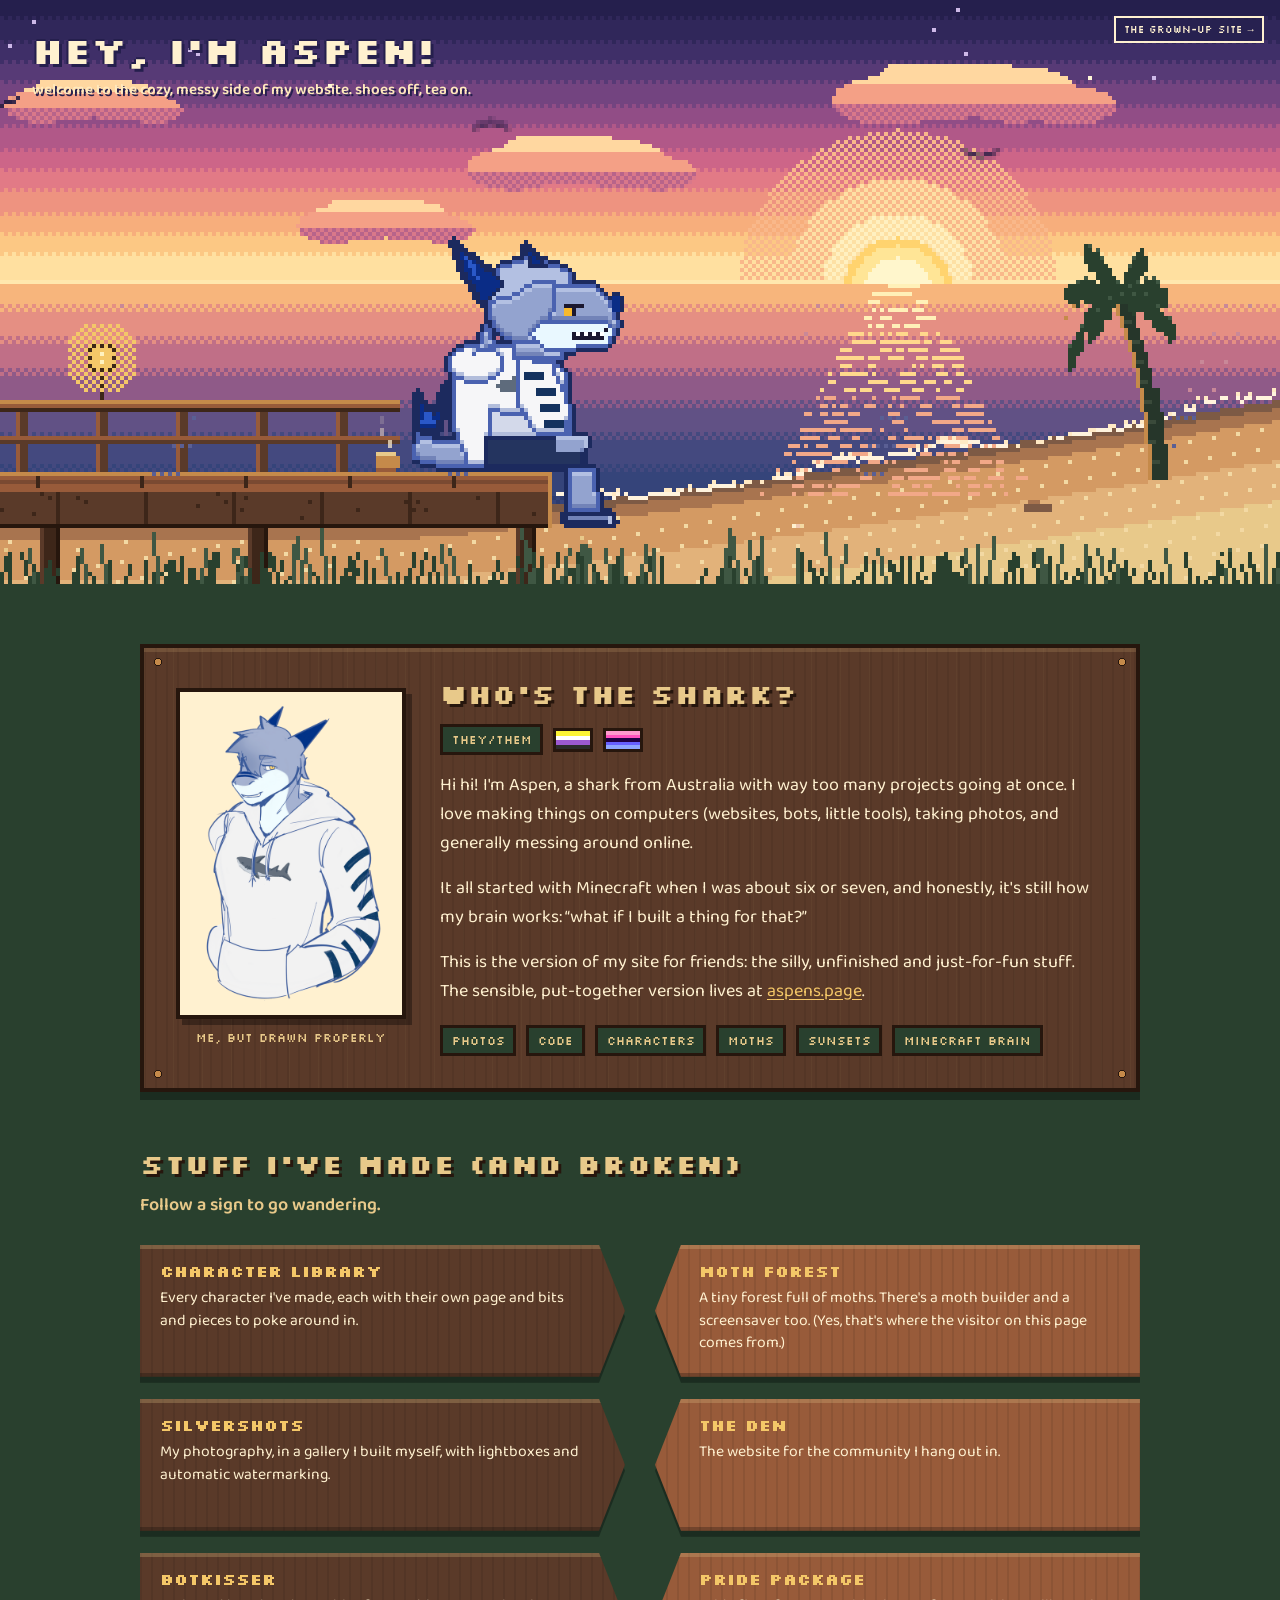
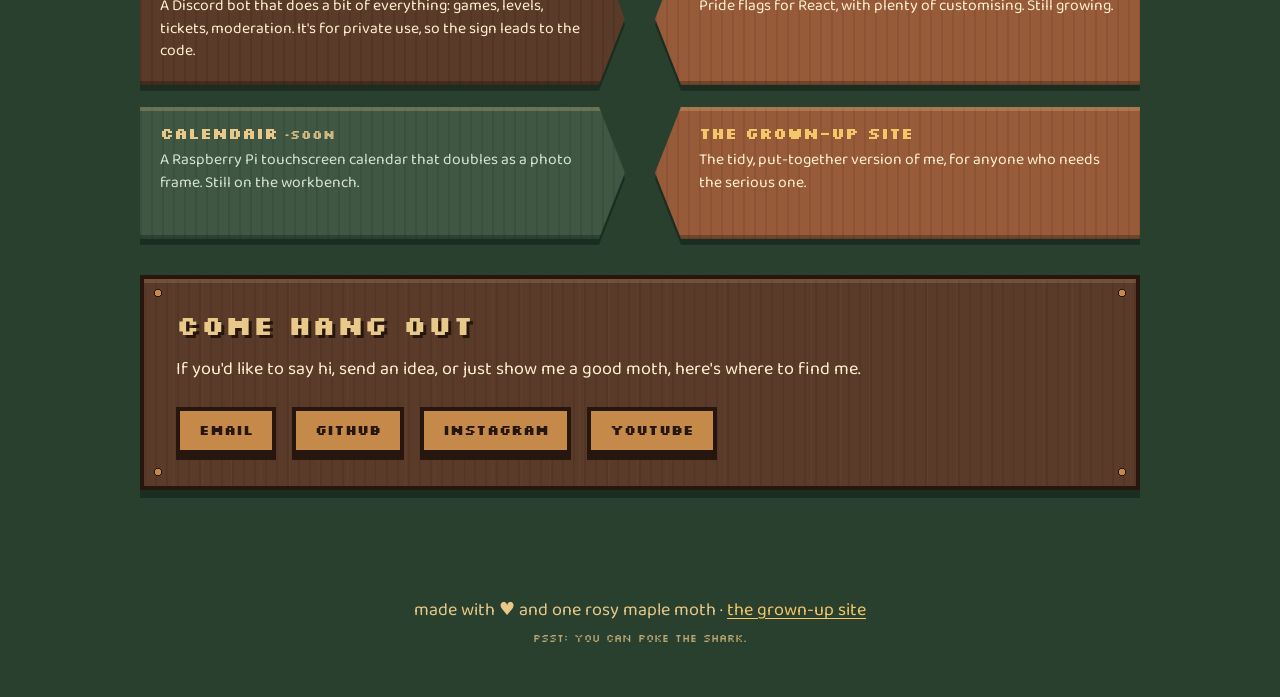
==== index.html @ 383f801e "Upload files from zip" ====
<!doctype html>
<html lang="en-AU">
<head>
  <meta charset="utf-8">
  <meta name="viewport" content="width=device-width, initial-scale=1, viewport-fit=cover">
  <title>Aspen's corner of the internet</title>
  <meta name="description" content="The cozy, messy side of Aspen's website: projects, characters, moths and a very good sunset.">
  <!-- This is the friends-only version. Remove the next line if you'd like search engines to find it. -->
  <meta name="robots" content="noindex, nofollow">
  <meta name="theme-color" content="#251f4d">
  <link rel="icon" href="data:image/svg+xml,%3Csvg xmlns='http://www.w3.org/2000/svg' viewBox='0 0 16 16'%3E%3Crect width='16' height='16' fill='%23251f4d'/%3E%3Crect x='3' y='8' width='10' height='4' fill='%2393a3cf'/%3E%3Crect x='6' y='4' width='3' height='4' fill='%230a2c86'/%3E%3Crect x='10' y='9' width='1' height='1' fill='%23f7b92e'/%3E%3C/svg%3E">
  <link rel="preconnect" href="https://fonts.googleapis.com">
  <link rel="preconnect" href="https://fonts.gstatic.com" crossorigin>
  <link href="https://fonts.googleapis.com/css2?family=Baloo+2:wght@400;600;700&family=Silkscreen:wght@400;700&display=swap" rel="stylesheet">
  <link rel="stylesheet" href="css/style.css">
</head>
<body>
  <a class="skip" href="#main">Skip to the good bits</a>

  <header class="hero" id="hero">
    <canvas id="scene" role="img" aria-label="Pixel art: Aspen, a blue shark in a white hoodie, sits on a wooden deck with a mug of tea, watching the sun set over a beach."></canvas>
    <button class="shark-hit" id="sharkHit" type="button" aria-label="Say hi to Aspen"></button>
    <p class="bubble" id="bubble" role="status" hidden></p>

    <div class="hero-text">
      <h1>hey, I'm Aspen!</h1>
      <p class="sub">welcome to the cozy, messy side of my website. shoes off, tea on.</p>
    </div>
    <a class="to-public" href="https://aspens.page">the grown-up site &rarr;</a>
  </header>

  <main id="main">
    <div class="wrap">

      <section class="board about" aria-labelledby="about-h">
        <figure class="portrait">
          <img src="assets/aspen.png" width="520" height="794" alt="Drawing of Aspen: a periwinkle shark with dark blue fins, an amber eye and a toothy grin, wearing a white hoodie with a shark on it and navy stripes down the sleeve.">
          <figcaption>me, but drawn properly</figcaption>
        </figure>
        <div class="about-text">
          <h2 id="about-h">who's the shark?</h2>
          <p class="pronouns">
            <span class="chip">they/them</span>
            <span class="flag flag-enby" role="img" aria-label="Non-binary pride flag"></span>
            <span class="flag flag-omni" role="img" aria-label="Omnisexual pride flag"></span>
          </p>
          <p>Hi hi! I'm Aspen, a shark from Australia with way too many projects going at once. I love making things on computers (websites, bots, little tools), taking photos, and generally messing around online.</p>
          <p>It all started with Minecraft when I was about six or seven, and honestly, it's still how my brain works: &ldquo;what if I built a thing for that?&rdquo;</p>
          <p>This is the version of my site for friends: the silly, unfinished and just-for-fun stuff. The sensible, put-together version lives at <a href="https://aspens.page">aspens.page</a>.</p>
          <ul class="chips" aria-label="A few things about me">
            <li>photos</li><li>code</li><li>characters</li><li>moths</li><li>sunsets</li><li>minecraft brain</li>
          </ul>
        </div>
      </section>

      <section class="signs" aria-labelledby="signs-h">
        <h2 id="signs-h" class="plain-h">stuff I've made (and broken)</h2>
        <p class="lead">Follow a sign to go wandering.</p>
        <ul class="signpost">
          <li class="sign r"><a href="https://characters.sorren.me" target="_blank" rel="noopener noreferrer">
            <span class="sign-title">Character Library</span>
            <span class="sign-desc">Every character I've made, each with their own page and bits and pieces to poke around in.</span></a></li>
          <li class="sign l"><a href="https://moths.rens.place" target="_blank" rel="noopener noreferrer">
            <span class="sign-title">Moth Forest</span>
            <span class="sign-desc">A tiny forest full of moths. There's a moth builder and a screensaver too. (Yes, that's where the visitor on this page comes from.)</span></a></li>
          <li class="sign r"><a href="https://silvershots.sorren.me" target="_blank" rel="noopener noreferrer">
            <span class="sign-title">Silvershots</span>
            <span class="sign-desc">My photography, in a gallery I built myself, with lightboxes and automatic watermarking.</span></a></li>
          <li class="sign l"><a href="https://theden.sorren.me" target="_blank" rel="noopener noreferrer">
            <span class="sign-title">The Den</span>
            <span class="sign-desc">The website for the community I hang out in.</span></a></li>
          <li class="sign r"><a href="https://github.com/Kousei-Uchu/BotKisser" target="_blank" rel="noopener noreferrer">
            <span class="sign-title">BotKisser</span>
            <span class="sign-desc">A Discord bot that does a bit of everything: games, levels, tickets, moderation. It's for private use, so the sign leads to the code.</span></a></li>
          <li class="sign l"><a href="https://github.com/Kousei-Uchu/pride-pkg" target="_blank" rel="noopener noreferrer">
            <span class="sign-title">Pride Package</span>
            <span class="sign-desc">Pride flags for React, with plenty of customising. Still growing.</span></a></li>
          <li class="sign r soon"><span class="sign-inner">
            <span class="sign-title">Calendair</span>
            <span class="sign-desc">A Raspberry Pi touchscreen calendar that doubles as a photo frame. Still on the workbench.</span></span></li>
          <li class="sign l"><a href="https://aspens.page">
            <span class="sign-title">The Grown-Up Site</span>
            <span class="sign-desc">The tidy, put-together version of me, for anyone who needs the serious one.</span></a></li>
        </ul>
      </section>

      <section class="board hangout" aria-labelledby="hang-h">
        <h2 id="hang-h">come hang out</h2>
        <p>If you'd like to say hi, send an idea, or just show me a good moth, here's where to find me.</p>
        <ul class="buttons">
          <li><a class="btn" href="mailto:hello@sorren.me">Email</a></li>
          <li><a class="btn" href="https://github.com/Kousei-Uchu" target="_blank" rel="noopener noreferrer">GitHub</a></li>
          <li><a class="btn" href="https://www.instagram.com/kouseicubed/" target="_blank" rel="noopener noreferrer">Instagram</a></li>
          <li><a class="btn" href="https://www.youtube.com/@KouseiCubed" target="_blank" rel="noopener noreferrer">YouTube</a></li>
        </ul>
      </section>

    </div>
  </main>

  <footer class="foot">
    <p>made with &hearts; and one rosy maple moth &middot; <a href="https://aspens.page">the grown-up site</a></p>
    <p class="hint">psst: you can poke the shark.</p>
  </footer>

  <script src="js/shark.js"></script>
  <script src="js/scene.js"></script>
  <script src="js/main.js"></script>
  <script src="js/moth-svg.js"></script>
  <script src="js/moth.js"></script>
</body>
</html>
---- css/style.css ----
/* Aspen's cozy corner: forest-green page, walnut boards, sunset header.
   --px is set by js/main.js to the pixel-art zoom, so borders and shadows line up with the header's pixel grid. */
:root {
  --px: 4px;
  --walnut: #5a3a29;
  --walnut-d: #3d2619;
  --walnut-dd: #26160d;
  --copper: #985b3a;
  --amber: #c58a4a;
  --gold: #e8c98a;
  --lamp: #f4c768;
  --cream: #fff1d0;
  --forest: #29402e;
  --forest-d: #1b2c20;
  --moss: #3f5743;
  --dusk: #251f4d;
}

* { box-sizing: border-box; }
html { overflow-x: hidden; -webkit-text-size-adjust: 100%; }
body {
  margin: 0; position: relative; min-height: 100vh;
  background: var(--forest); color: var(--cream);
  font: 18px/1.6 'Baloo 2', 'Nunito', ui-rounded, system-ui, -apple-system, 'Segoe UI', sans-serif;
  overflow-x: hidden;
}
a { color: var(--lamp); text-underline-offset: 3px; }
a:hover { color: #fff; }
:focus-visible { outline: 3px dashed var(--lamp); outline-offset: 3px; }
.skip { position: absolute; left: -999px; top: 0; background: var(--cream); color: var(--dusk); padding: 8px 14px; z-index: 100; }
.skip:focus { left: 8px; top: 8px; }

/* ---------- header scene ---------- */
.hero { position: relative; overflow: hidden; line-height: 0; background: linear-gradient(var(--dusk), #cd6588 55%, #ffe0a0 80%, var(--amber)); min-height: 240px; }
#scene { display: block; image-rendering: crisp-edges; image-rendering: pixelated; }
.shark-hit { position: absolute; background: transparent; border: 0; padding: 0; cursor: pointer; z-index: 2; }
.bubble {
  position: absolute; z-index: 4; margin: 0; max-width: 260px; padding: 10px 14px;
  background: var(--cream); color: var(--dusk); font-size: 16px; line-height: 1.35;
  border: var(--px) solid var(--dusk); box-shadow: var(--px) var(--px) 0 rgba(0, 0, 0, .35);
}
.bubble::after { content: ''; position: absolute; left: 22px; bottom: calc(var(--px) * -4 - 2px); border: calc(var(--px) * 2) solid transparent; border-top-color: var(--dusk); }
.bubble[hidden] { display: none; }
.hero-text { position: absolute; z-index: 3; top: calc(var(--px) * 8); left: calc(var(--px) * 8); max-width: min(62%, 30rem); line-height: 1.15; pointer-events: none; }
.hero-text h1 {
  margin: 0 0 .35em; font: 700 clamp(1.5rem, calc(var(--px) * 9), 4.4rem)/1.05 'Silkscreen', 'Press Start 2P', monospace;
  color: var(--cream); text-shadow: calc(var(--px) * .75) calc(var(--px) * .75) 0 var(--dusk), calc(var(--px) * -.5) 0 0 var(--dusk), 0 calc(var(--px) * -.5) 0 var(--dusk);
}
.hero-text .sub { margin: 0; font-size: clamp(.95rem, calc(var(--px) * 3.4), 1.45rem); font-weight: 600; color: #ffe9bd; text-shadow: calc(var(--px) * .5) calc(var(--px) * .5) 0 var(--dusk); }
.to-public {
  position: absolute; z-index: 3; top: calc(var(--px) * 4); right: calc(var(--px) * 4);
  font: 400 clamp(.62rem, calc(var(--px) * 2.6), .85rem)/1 'Silkscreen', monospace; text-decoration: none; color: var(--cream);
  background: rgba(37, 31, 77, .72); border: calc(var(--px) * .5) solid var(--cream); padding: .6em .8em;
}
.to-public:hover { background: var(--cream); color: var(--dusk); }

/* ---------- layout ---------- */
.wrap { max-width: 1040px; margin: 0 auto; padding: 8px 20px 40px; position: relative; z-index: 2; }

/* walnut boards, nailed at the corners */
.board {
  position: relative; margin: 36px 0; padding: 30px 32px 32px;
  background:
    radial-gradient(circle at 14px 14px, var(--amber) 0 3px, var(--walnut-dd) 3px 4px, transparent 4px),
    radial-gradient(circle at calc(100% - 14px) 14px, var(--amber) 0 3px, var(--walnut-dd) 3px 4px, transparent 4px),
    radial-gradient(circle at 14px calc(100% - 14px), var(--amber) 0 3px, var(--walnut-dd) 3px 4px, transparent 4px),
    radial-gradient(circle at calc(100% - 14px) calc(100% - 14px), var(--amber) 0 3px, var(--walnut-dd) 3px 4px, transparent 4px),
    repeating-linear-gradient(90deg, rgba(0, 0, 0, .07) 0 2px, transparent 2px 11px),
    repeating-linear-gradient(90deg, rgba(232, 201, 138, .04) 0 1px, transparent 1px 29px),
    var(--walnut);
  border: 4px solid var(--walnut-dd); box-shadow: inset 0 4px 0 rgba(232, 201, 138, .16), 0 8px 0 var(--forest-d);
}
.board h2, .plain-h {
  margin: 0 0 .5em; font: 700 clamp(1.15rem, 3.2vw, 1.7rem)/1.2 'Silkscreen', 'Press Start 2P', monospace; letter-spacing: .02em;
  color: var(--gold); text-shadow: 3px 3px 0 var(--walnut-dd);
}
.board p { margin: 0 0 .9em; }
.board p:last-child { margin-bottom: 0; }

/* about */
.about { display: grid; grid-template-columns: 230px 1fr; gap: 34px; align-items: center; }
.portrait { margin: 0; text-align: center; }
.portrait img {
  display: block; width: 100%; height: auto; background: var(--cream); padding: 8px 8px 0;
  border: 4px solid var(--walnut-dd); box-shadow: 6px 6px 0 rgba(0, 0, 0, .35);
}
.portrait figcaption { margin-top: 12px; font: 400 .72rem/1.3 'Silkscreen', monospace; color: var(--gold); }
.pronouns { display: flex; align-items: center; gap: 10px; flex-wrap: wrap; }
.chip, .chips li {
  font: 400 .78rem/1 'Silkscreen', monospace; color: var(--gold); background: var(--forest);
  border: 3px solid var(--walnut-dd); padding: .5em .7em; display: inline-block;
}
.chips { list-style: none; margin: 1.1em 0 0; padding: 0; display: flex; flex-wrap: wrap; gap: 10px; }
.flag { display: inline-block; width: 40px; height: 24px; border: 3px solid var(--walnut-dd); }
.flag-enby { background: linear-gradient(#fcf434 0 25%, #fff 25% 50%, #9c59d1 50% 75%, #2c2c2c 75%); }
.flag-omni { background: linear-gradient(#fe9ace 0 20%, #ff53bf 20% 40%, #200044 40% 60%, #6760ff 60% 80%, #8ea6ff 80%); }

/* project signposts */
.signs { margin: 56px 0 24px; }
.signs .lead { margin: -.2em 0 1.4em; color: var(--gold); font-weight: 600; }
.signpost { list-style: none; margin: 0; padding: 0; display: grid; grid-template-columns: 1fr 1fr; gap: 22px 30px; }
.sign { filter: drop-shadow(0 6px 0 var(--forest-d)); }
.sign a, .sign .sign-inner {
  display: block; height: 100%; min-height: 132px; padding: 16px 44px 16px 20px; text-decoration: none; color: var(--cream);
  background: repeating-linear-gradient(90deg, rgba(0, 0, 0, .08) 0 2px, transparent 2px 11px), var(--walnut);
  box-shadow: inset 0 4px 0 rgba(232, 201, 138, .25), inset 0 -4px 0 rgba(0, 0, 0, .25);
  clip-path: polygon(0 0, calc(100% - 26px) 0, 100% 50%, calc(100% - 26px) 100%, 0 100%);
  transition: transform .12s steps(2), background-color .12s;
}
.sign.l a, .sign.l .sign-inner {
  padding: 16px 20px 16px 44px; background-color: var(--copper);
  clip-path: polygon(26px 0, 100% 0, 100% 100%, 26px 100%, 0 50%);
}
.sign a:hover { transform: translateX(6px); background-color: #6b4430; color: #fff; }
.sign.l a:hover { transform: translateX(-6px); background-color: #a96a45; }
.sign-title { display: block; font: 700 1.02rem/1.25 'Silkscreen', monospace; color: var(--lamp); margin-bottom: .35em; }
.sign-desc { display: block; font-size: .98rem; line-height: 1.45; }
.sign.soon .sign-inner { background-color: var(--moss); color: #d9e4d3; }
.sign.soon .sign-title { color: var(--gold); }
.sign.soon .sign-title::after { content: ' \2022 soon'; font-size: .75em; opacity: .85; }

/* hang out */
.buttons { list-style: none; padding: 0; margin: 1.3em 0 0; display: flex; flex-wrap: wrap; gap: 16px; }
.btn {
  display: inline-block; padding: .85em 1.3em; font: 700 .9rem/1 'Silkscreen', monospace; text-decoration: none; text-transform: uppercase;
  color: var(--walnut-dd); background: var(--amber); border: 4px solid var(--walnut-dd); box-shadow: 0 6px 0 var(--walnut-dd);
  transition: transform .08s steps(2), box-shadow .08s steps(2);
}
.btn:hover { background: var(--gold); color: var(--walnut-dd); transform: translateY(2px); box-shadow: 0 4px 0 var(--walnut-dd); }
.btn:active { transform: translateY(6px); box-shadow: 0 0 0 var(--walnut-dd); }

/* footer */
.foot { position: relative; z-index: 2; text-align: center; padding: 30px 20px 48px; color: var(--gold); }
.foot p { margin: 0 0 .3em; }
.foot .hint { font: 400 .7rem/1.4 'Silkscreen', monospace; opacity: .75; }

/* ---------- the moth (lives in page coordinates, see js/moth.js) ---------- */
#moth-layer { position: absolute; top: 0; left: 0; width: 100%; height: 100%; pointer-events: none; overflow: hidden; z-index: 60; }
.page-moth { position: absolute; left: 0; top: 0; will-change: transform; filter: drop-shadow(0 5px 4px rgba(0, 0, 0, .45)); }
.page-moth svg { display: block; width: 100%; height: auto; overflow: visible; }

/* ---------- fireflies ---------- */
.fireflies { position: absolute; inset: 0; pointer-events: none; z-index: 1; overflow: hidden; }
.fireflies span {
  position: absolute; width: 4px; height: 4px; background: var(--lamp); box-shadow: 0 0 6px 2px rgba(244, 199, 104, .55);
  opacity: 0; animation: blink 4s steps(8) infinite, drift 12s ease-in-out infinite;
}
@keyframes blink { 0%, 100% { opacity: 0; } 40%, 60% { opacity: 1; } }
@keyframes drift { 0%, 100% { transform: translate(0, 0); } 50% { transform: translate(22px, -16px); } }

/* ---------- small screens ---------- */
@media (max-width: 760px) {
  body { font-size: 17px; }
  .wrap { padding: 4px 14px 30px; }
  .board { padding: 24px 20px 26px; margin: 28px 0; }
  .about { grid-template-columns: 1fr; gap: 22px; }
  .portrait { max-width: 230px; margin: 0 auto; }
  .signpost { grid-template-columns: 1fr; }
  .hero-text { max-width: 56%; }
  .hero-text .sub { display: none; }
}

@media (prefers-reduced-motion: reduce) {
  .fireflies { display: none; }
  .sign a, .btn { transition: none; }
}
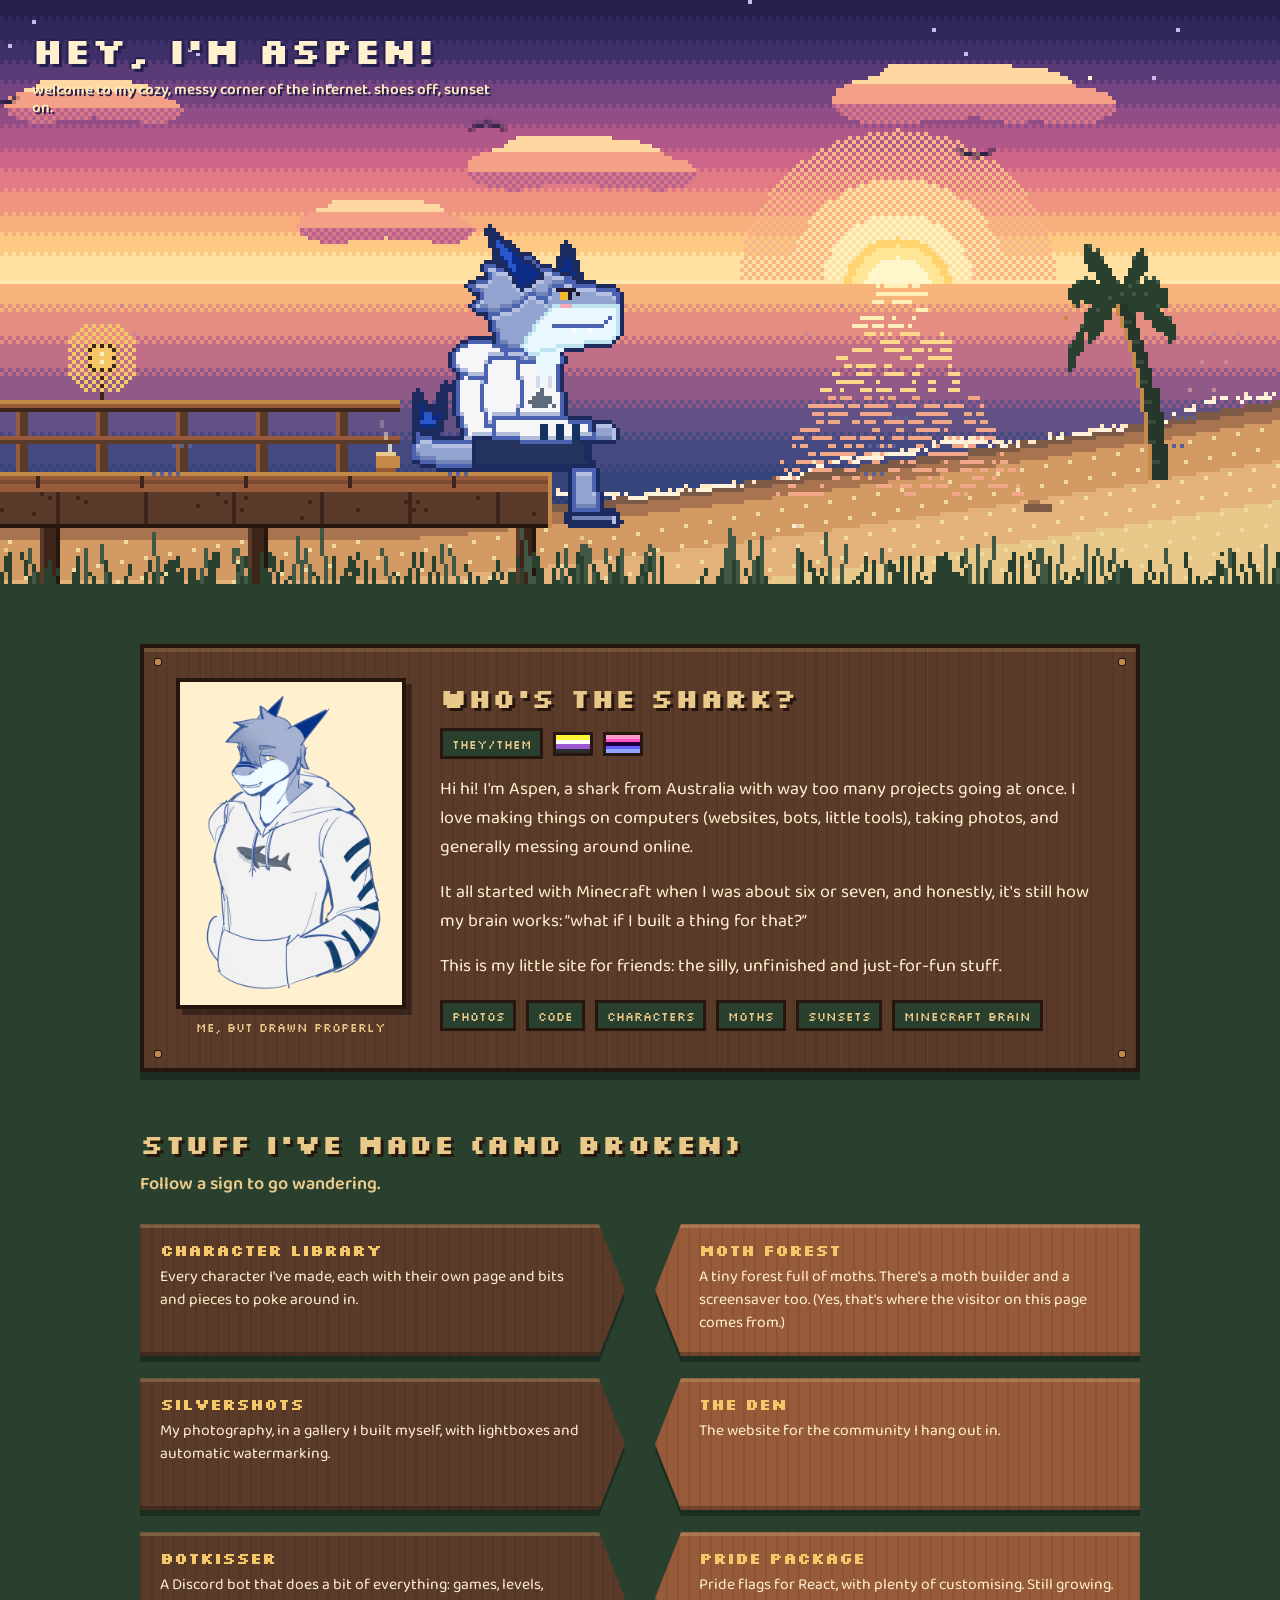
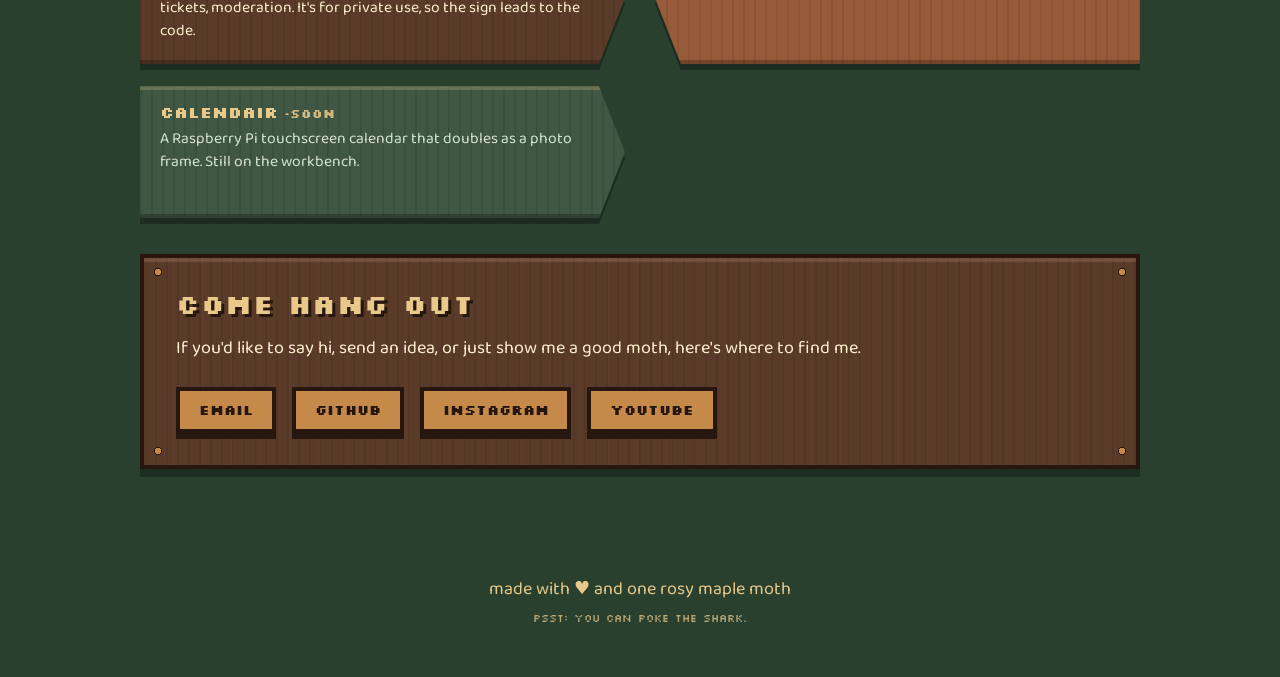
==== commit cb4af845: "Remove main site links and tea references, rebuild header editor" ====
--- a/index.html
+++ b/index.html
@@ -4,7 +4,7 @@
   <meta charset="utf-8">
   <meta name="viewport" content="width=device-width, initial-scale=1, viewport-fit=cover">
   <title>Aspen's corner of the internet</title>
-  <meta name="description" content="The cozy, messy side of Aspen's website: projects, characters, moths and a very good sunset.">
+  <meta name="description" content="Aspen's cozy, messy corner of the internet: projects, characters, moths and a very good sunset.">
   <!-- This is the friends-only version. Remove the next line if you'd like search engines to find it. -->
   <meta name="robots" content="noindex, nofollow">
   <meta name="theme-color" content="#251f4d">
@@ -18,15 +18,14 @@
   <a class="skip" href="#main">Skip to the good bits</a>
 
   <header class="hero" id="hero">
-    <canvas id="scene" role="img" aria-label="Pixel art: Aspen, a blue shark in a white hoodie, sits on a wooden deck with a mug of tea, watching the sun set over a beach."></canvas>
+    <canvas id="scene" role="img" aria-label="Pixel art: Aspen, a blue shark in a white hoodie, sits on a wooden deck, watching the sun set over a beach."></canvas>
     <button class="shark-hit" id="sharkHit" type="button" aria-label="Say hi to Aspen"></button>
     <p class="bubble" id="bubble" role="status" hidden></p>
 
     <div class="hero-text">
       <h1>hey, I'm Aspen!</h1>
-      <p class="sub">welcome to the cozy, messy side of my website. shoes off, tea on.</p>
+      <p class="sub">welcome to my cozy, messy corner of the internet. shoes off, sunset on.</p>
     </div>
-    <a class="to-public" href="https://aspens.page">the grown-up site &rarr;</a>
   </header>
 
   <main id="main">
@@ -46,7 +45,7 @@
           </p>
           <p>Hi hi! I'm Aspen, a shark from Australia with way too many projects going at once. I love making things on computers (websites, bots, little tools), taking photos, and generally messing around online.</p>
           <p>It all started with Minecraft when I was about six or seven, and honestly, it's still how my brain works: &ldquo;what if I built a thing for that?&rdquo;</p>
-          <p>This is the version of my site for friends: the silly, unfinished and just-for-fun stuff. The sensible, put-together version lives at <a href="https://aspens.page">aspens.page</a>.</p>
+          <p>This is my little site for friends: the silly, unfinished and just-for-fun stuff.</p>
           <ul class="chips" aria-label="A few things about me">
             <li>photos</li><li>code</li><li>characters</li><li>moths</li><li>sunsets</li><li>minecraft brain</li>
           </ul>
@@ -78,9 +77,6 @@
           <li class="sign r soon"><span class="sign-inner">
             <span class="sign-title">Calendair</span>
             <span class="sign-desc">A Raspberry Pi touchscreen calendar that doubles as a photo frame. Still on the workbench.</span></span></li>
-          <li class="sign l"><a href="https://aspens.page">
-            <span class="sign-title">The Grown-Up Site</span>
-            <span class="sign-desc">The tidy, put-together version of me, for anyone who needs the serious one.</span></a></li>
         </ul>
       </section>
 
@@ -99,7 +95,7 @@
   </main>
 
   <footer class="foot">
-    <p>made with &hearts; and one rosy maple moth &middot; <a href="https://aspens.page">the grown-up site</a></p>
+    <p>made with &hearts; and one rosy maple moth</p>
     <p class="hint">psst: you can poke the shark.</p>
   </footer>
 
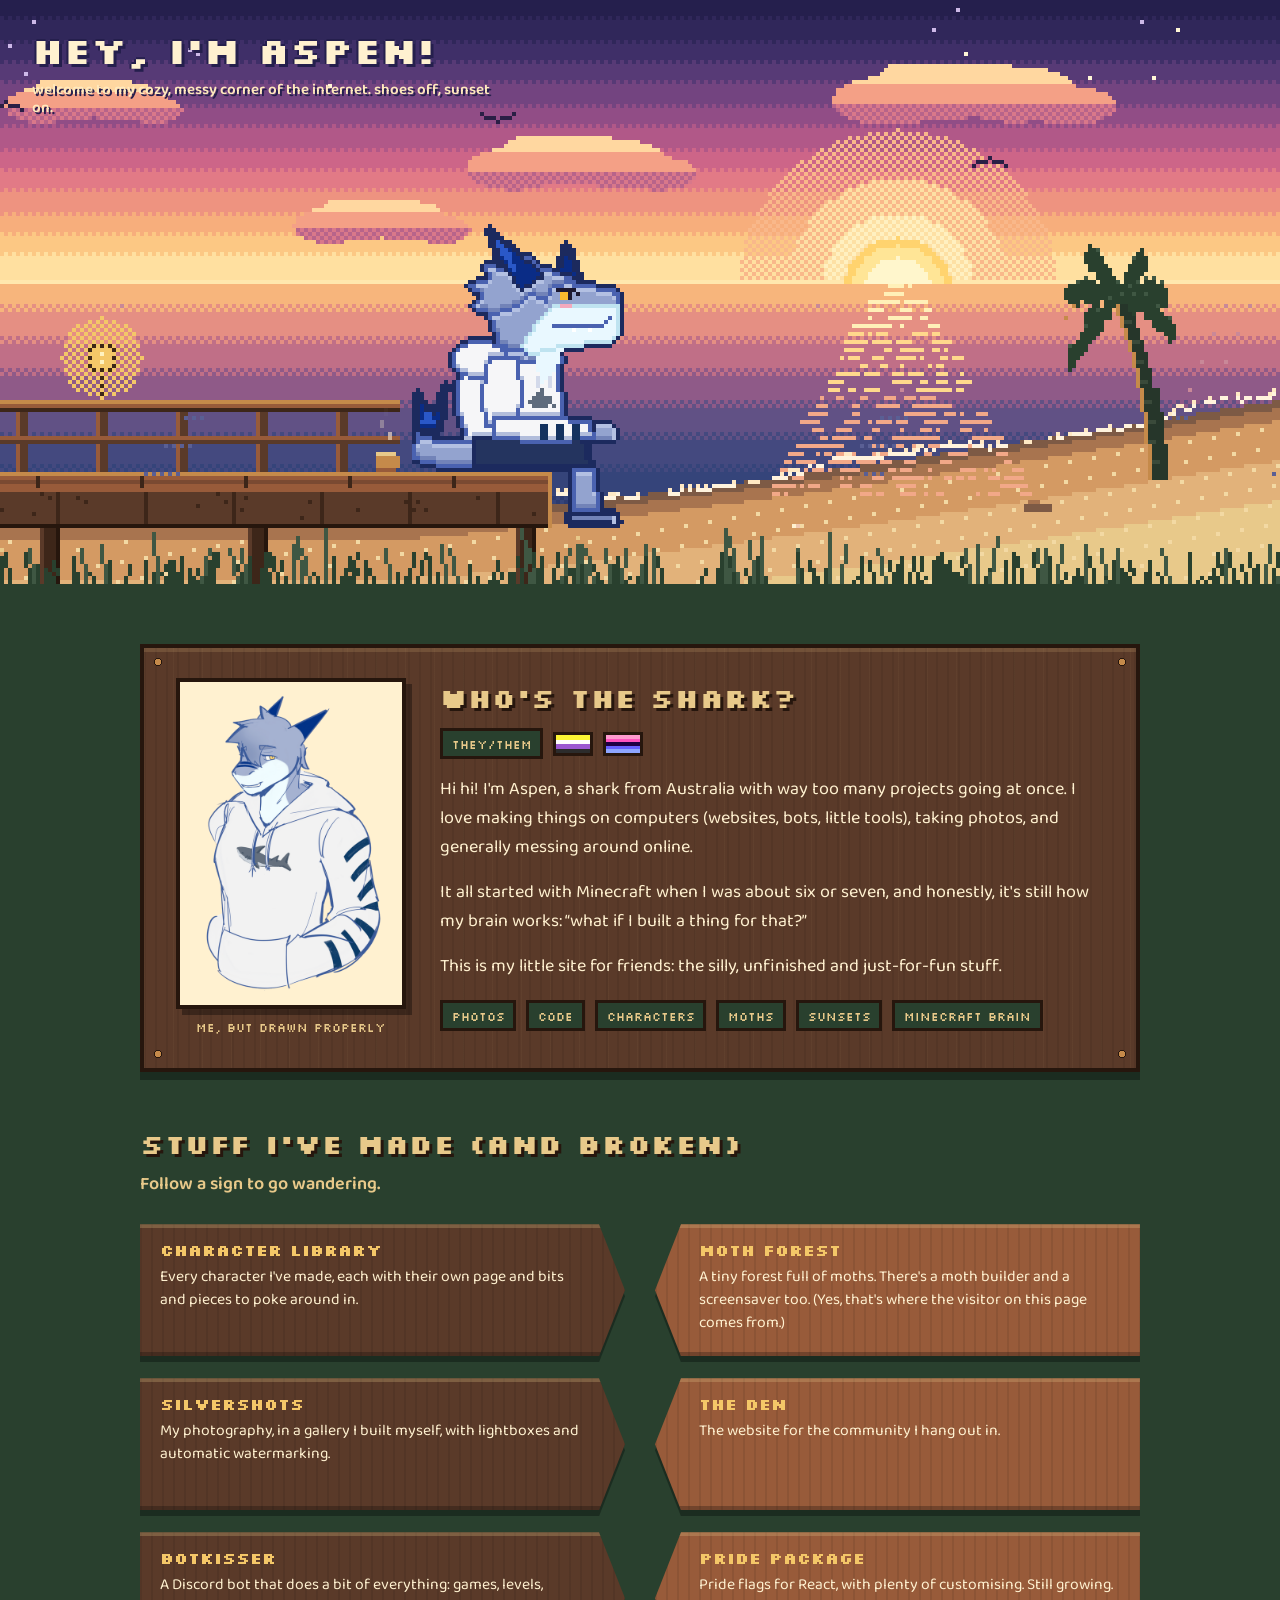
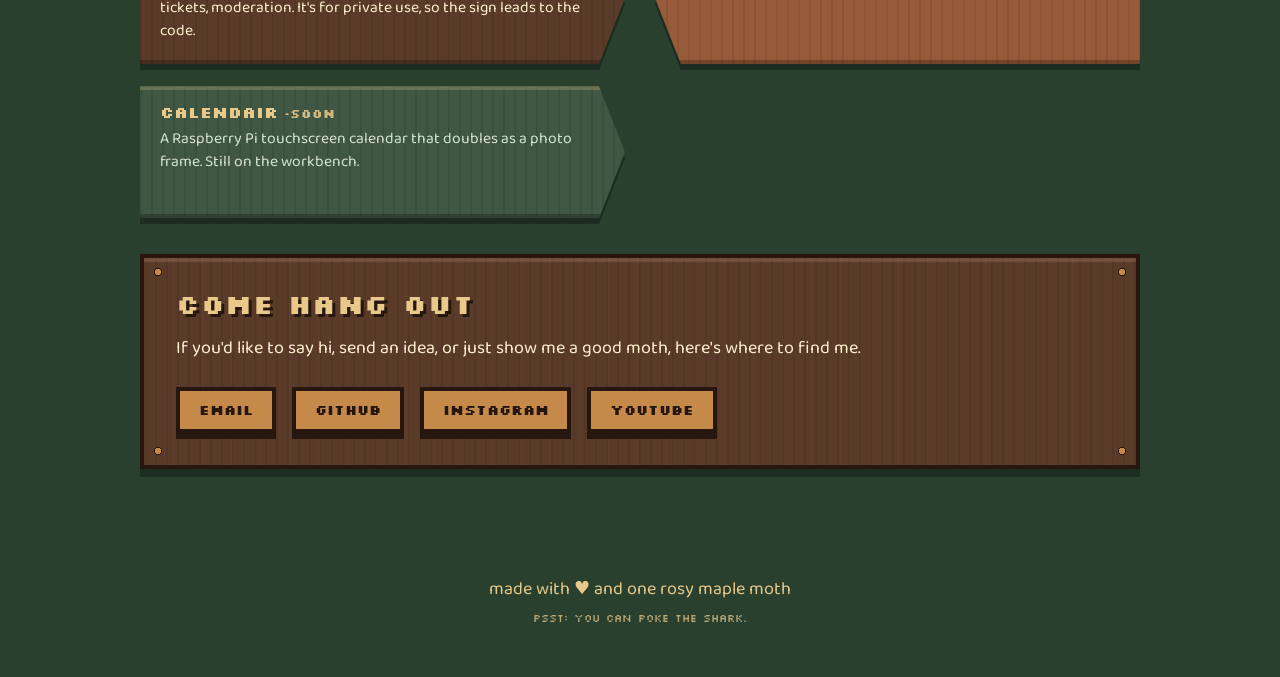
==== commit 45ee7ab3: "Rebuild header editor" ====
--- a/index.html
+++ b/index.html
@@ -99,6 +99,7 @@
     <p class="hint">psst: you can poke the shark.</p>
   </footer>
 
+  <script src="js/header-art.js"></script>
   <script src="js/shark.js"></script>
   <script src="js/scene.js"></script>
   <script src="js/main.js"></script>
--- a/css/style.css
+++ b/css/style.css
@@ -47,12 +47,6 @@
   color: var(--cream); text-shadow: calc(var(--px) * .75) calc(var(--px) * .75) 0 var(--dusk), calc(var(--px) * -.5) 0 0 var(--dusk), 0 calc(var(--px) * -.5) 0 var(--dusk);
 }
 .hero-text .sub { margin: 0; font-size: clamp(.95rem, calc(var(--px) * 3.4), 1.45rem); font-weight: 600; color: #ffe9bd; text-shadow: calc(var(--px) * .5) calc(var(--px) * .5) 0 var(--dusk); }
-.to-public {
-  position: absolute; z-index: 3; top: calc(var(--px) * 4); right: calc(var(--px) * 4);
-  font: 400 clamp(.62rem, calc(var(--px) * 2.6), .85rem)/1 'Silkscreen', monospace; text-decoration: none; color: var(--cream);
-  background: rgba(37, 31, 77, .72); border: calc(var(--px) * .5) solid var(--cream); padding: .6em .8em;
-}
-.to-public:hover { background: var(--cream); color: var(--dusk); }
 
 /* ---------- layout ---------- */
 .wrap { max-width: 1040px; margin: 0 auto; padding: 8px 20px 40px; position: relative; z-index: 2; }
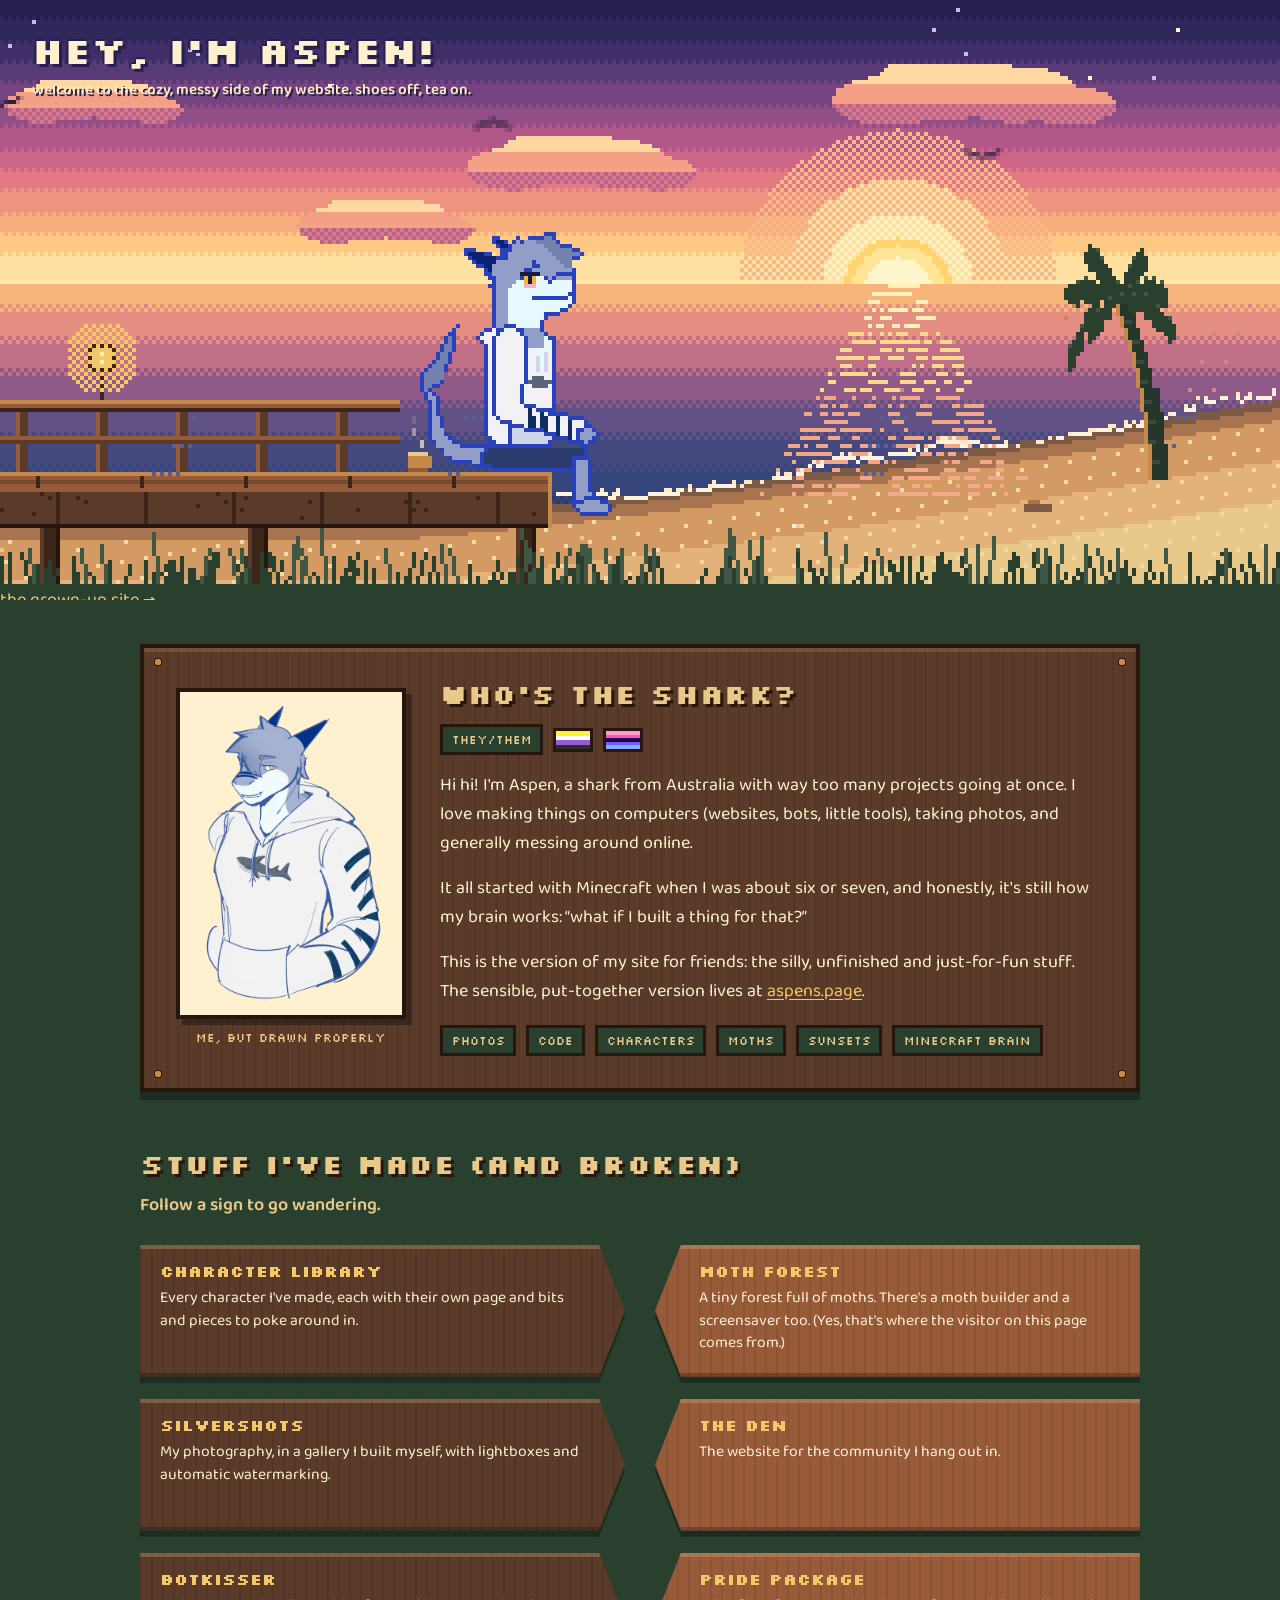
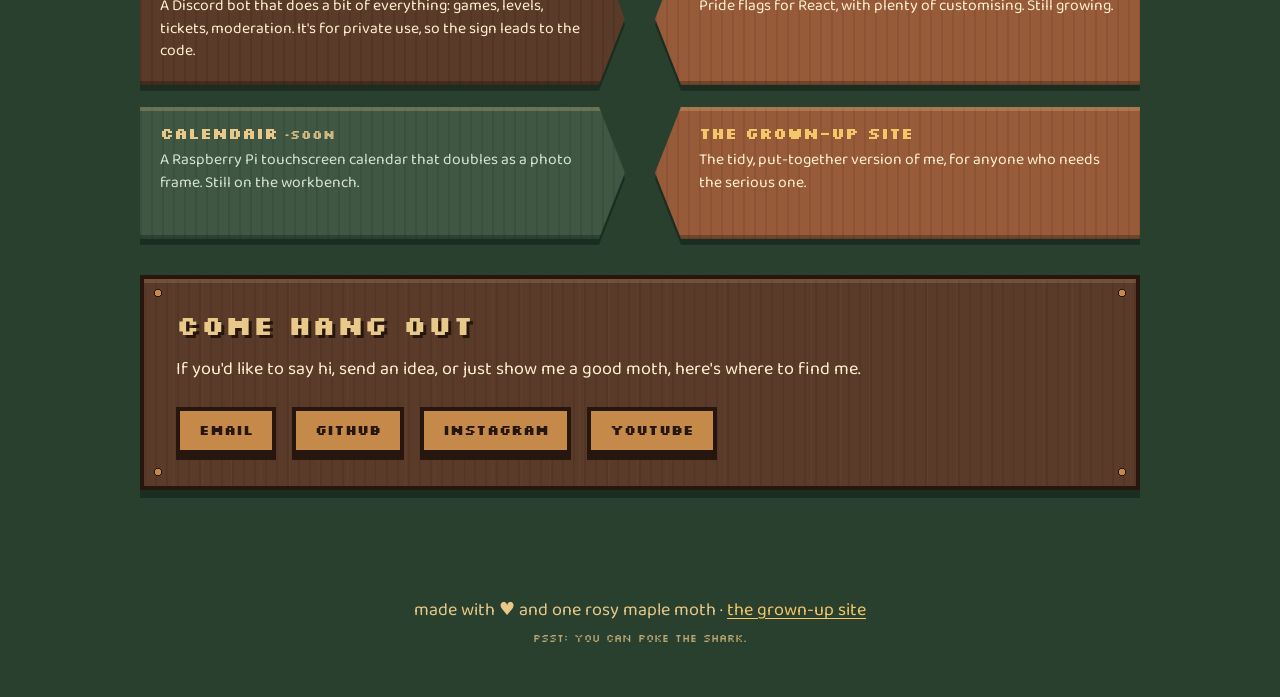
==== commit ae96519c: "gub" ====
--- a/index.html
+++ b/index.html
@@ -4,7 +4,7 @@
   <meta charset="utf-8">
   <meta name="viewport" content="width=device-width, initial-scale=1, viewport-fit=cover">
   <title>Aspen's corner of the internet</title>
-  <meta name="description" content="Aspen's cozy, messy corner of the internet: projects, characters, moths and a very good sunset.">
+  <meta name="description" content="The cozy, messy side of Aspen's website: projects, characters, moths and a very good sunset.">
   <!-- This is the friends-only version. Remove the next line if you'd like search engines to find it. -->
   <meta name="robots" content="noindex, nofollow">
   <meta name="theme-color" content="#251f4d">
@@ -18,14 +18,15 @@
   <a class="skip" href="#main">Skip to the good bits</a>
 
   <header class="hero" id="hero">
-    <canvas id="scene" role="img" aria-label="Pixel art: Aspen, a blue shark in a white hoodie, sits on a wooden deck, watching the sun set over a beach."></canvas>
+    <canvas id="scene" role="img" aria-label="Pixel art: Aspen, a blue shark in a white hoodie, sits on a wooden deck with a mug of tea, watching the sun set over a beach."></canvas>
     <button class="shark-hit" id="sharkHit" type="button" aria-label="Say hi to Aspen"></button>
     <p class="bubble" id="bubble" role="status" hidden></p>
 
     <div class="hero-text">
       <h1>hey, I'm Aspen!</h1>
-      <p class="sub">welcome to my cozy, messy corner of the internet. shoes off, sunset on.</p>
+      <p class="sub">welcome to the cozy, messy side of my website. shoes off, tea on.</p>
     </div>
+    <a class="to-public" href="https://aspens.page">the grown-up site &rarr;</a>
   </header>
 
   <main id="main">
@@ -45,7 +46,7 @@
           </p>
           <p>Hi hi! I'm Aspen, a shark from Australia with way too many projects going at once. I love making things on computers (websites, bots, little tools), taking photos, and generally messing around online.</p>
           <p>It all started with Minecraft when I was about six or seven, and honestly, it's still how my brain works: &ldquo;what if I built a thing for that?&rdquo;</p>
-          <p>This is my little site for friends: the silly, unfinished and just-for-fun stuff.</p>
+          <p>This is the version of my site for friends: the silly, unfinished and just-for-fun stuff. The sensible, put-together version lives at <a href="https://aspens.page">aspens.page</a>.</p>
           <ul class="chips" aria-label="A few things about me">
             <li>photos</li><li>code</li><li>characters</li><li>moths</li><li>sunsets</li><li>minecraft brain</li>
           </ul>
@@ -77,6 +78,9 @@
           <li class="sign r soon"><span class="sign-inner">
             <span class="sign-title">Calendair</span>
             <span class="sign-desc">A Raspberry Pi touchscreen calendar that doubles as a photo frame. Still on the workbench.</span></span></li>
+          <li class="sign l"><a href="https://aspens.page">
+            <span class="sign-title">The Grown-Up Site</span>
+            <span class="sign-desc">The tidy, put-together version of me, for anyone who needs the serious one.</span></a></li>
         </ul>
       </section>
 
@@ -95,15 +99,15 @@
   </main>
 
   <footer class="foot">
-    <p>made with &hearts; and one rosy maple moth</p>
+    <p>made with &hearts; and one rosy maple moth &middot; <a href="https://aspens.page">the grown-up site</a></p>
     <p class="hint">psst: you can poke the shark.</p>
   </footer>
 
-  <script src="js/header-art.js"></script>
   <script src="js/shark.js"></script>
+  <script src="js/shark-art.js"></script>
   <script src="js/scene.js"></script>
   <script src="js/main.js"></script>
   <script src="js/moth-svg.js"></script>
   <script src="js/moth.js"></script>
 </body>
-</html>
+</html>
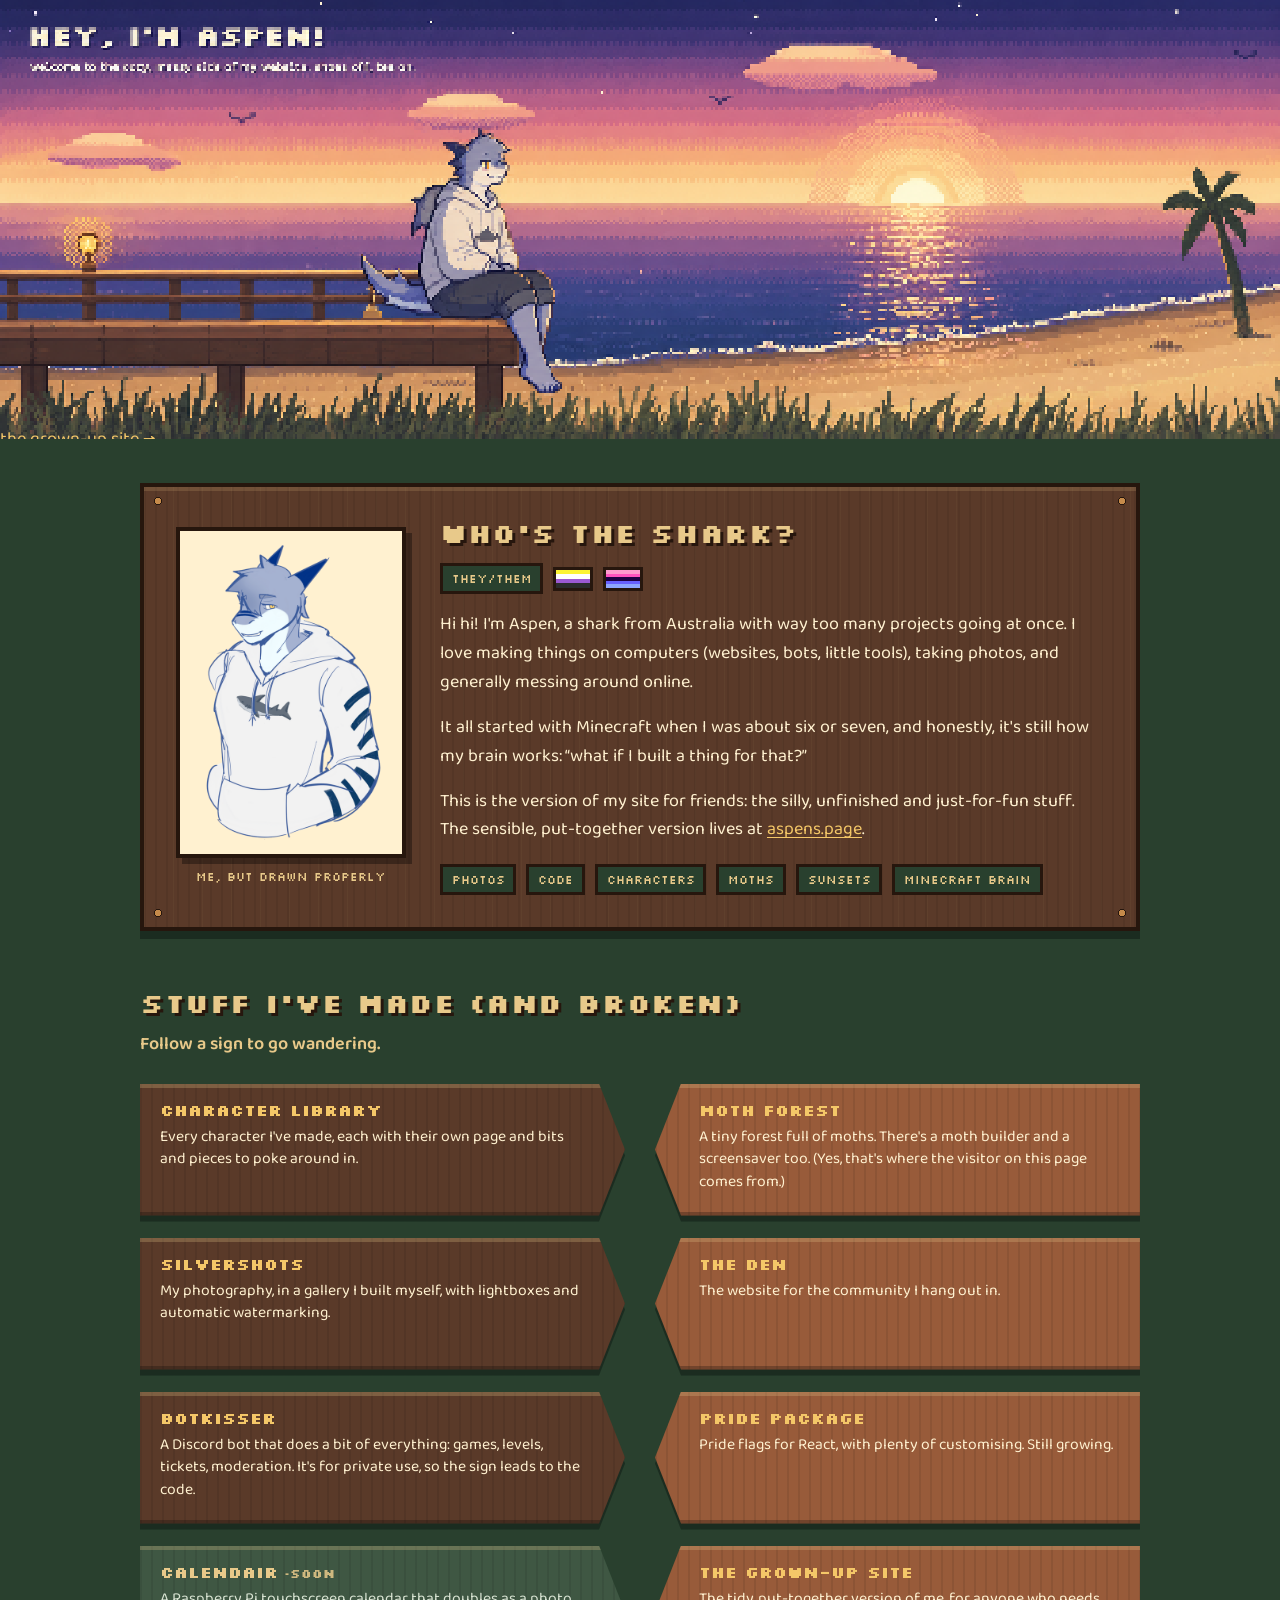
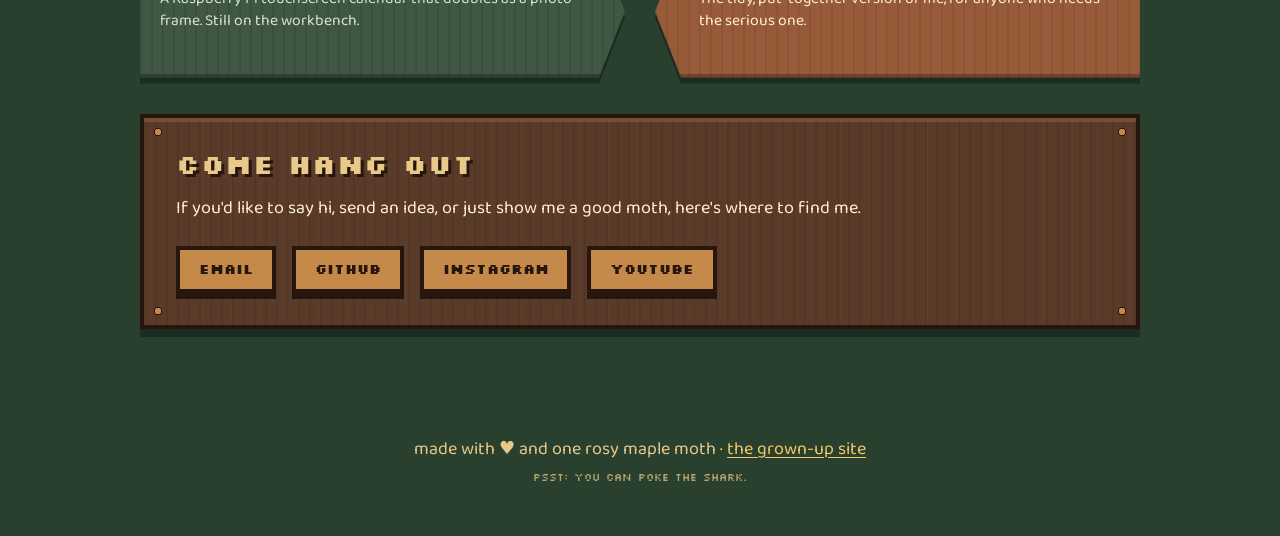
==== commit 91fec119: "stuff." ====
--- a/index.html
+++ b/index.html
@@ -103,8 +103,6 @@
     <p class="hint">psst: you can poke the shark.</p>
   </footer>
 
-  <script src="js/shark.js"></script>
-  <script src="js/shark-art.js"></script>
   <script src="js/scene.js"></script>
   <script src="js/main.js"></script>
   <script src="js/moth-svg.js"></script>
--- a/css/style.css
+++ b/css/style.css
@@ -32,7 +32,9 @@
 
 /* ---------- header scene ---------- */
 .hero { position: relative; overflow: hidden; line-height: 0; background: linear-gradient(var(--dusk), #cd6588 55%, #ffe0a0 80%, var(--amber)); min-height: 240px; }
-#scene { display: block; image-rendering: crisp-edges; image-rendering: pixelated; }
+#scene { display: block; width: 100%; height: auto; image-rendering: crisp-edges; image-rendering: pixelated; }
+.hero-text { display: none; }
+.shark-hit { left: 31.4%; top: 25%; width: 14.3%; height: 62.5%; }
 .shark-hit { position: absolute; background: transparent; border: 0; padding: 0; cursor: pointer; z-index: 2; }
 .bubble {
   position: absolute; z-index: 4; margin: 0; max-width: 260px; padding: 10px 14px;
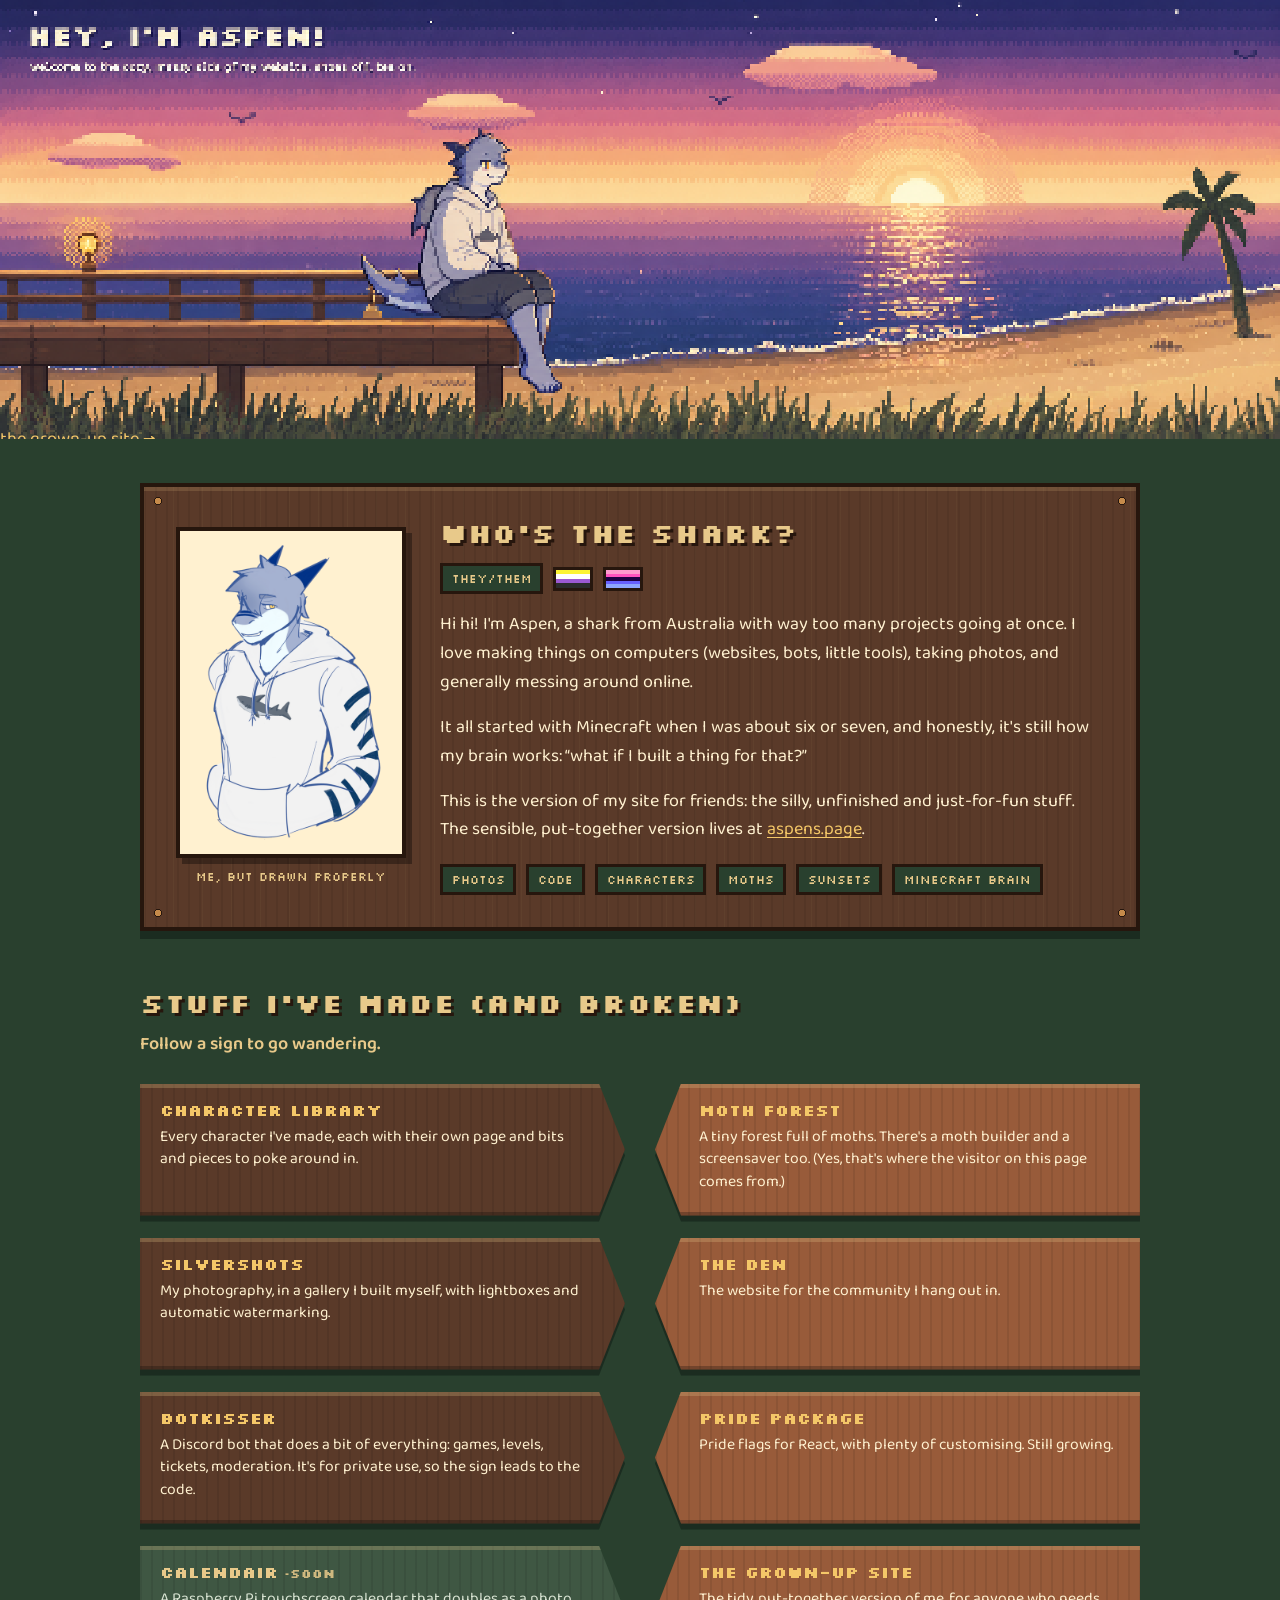
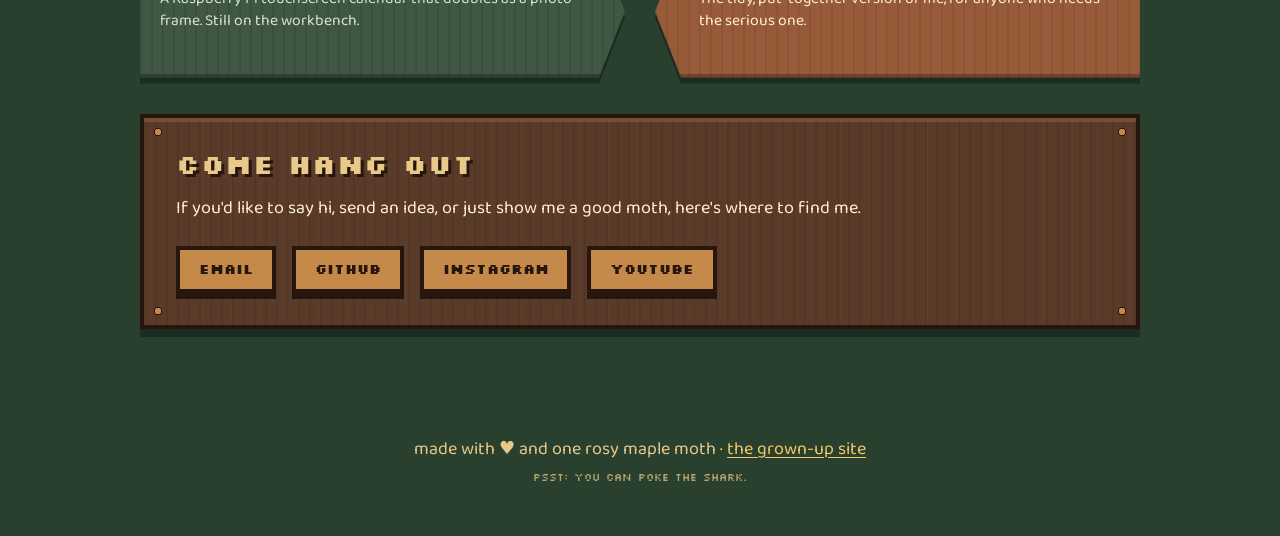
==== commit 57240fd5: "update!!" ====
--- a/index.html
+++ b/index.html
@@ -103,7 +103,12 @@
     <p class="hint">psst: you can poke the shark.</p>
   </footer>
 
+  <script src="js/shark.js"></script>
+  <script src="js/shark-art.js"></script>
   <script src="js/scene.js"></script>
+  <script src="js/header-art.js"></script>
+  <script src="js/header-render.js"></script>
+  <script src="js/header-player.js"></script>
   <script src="js/main.js"></script>
   <script src="js/moth-svg.js"></script>
   <script src="js/moth.js"></script>
